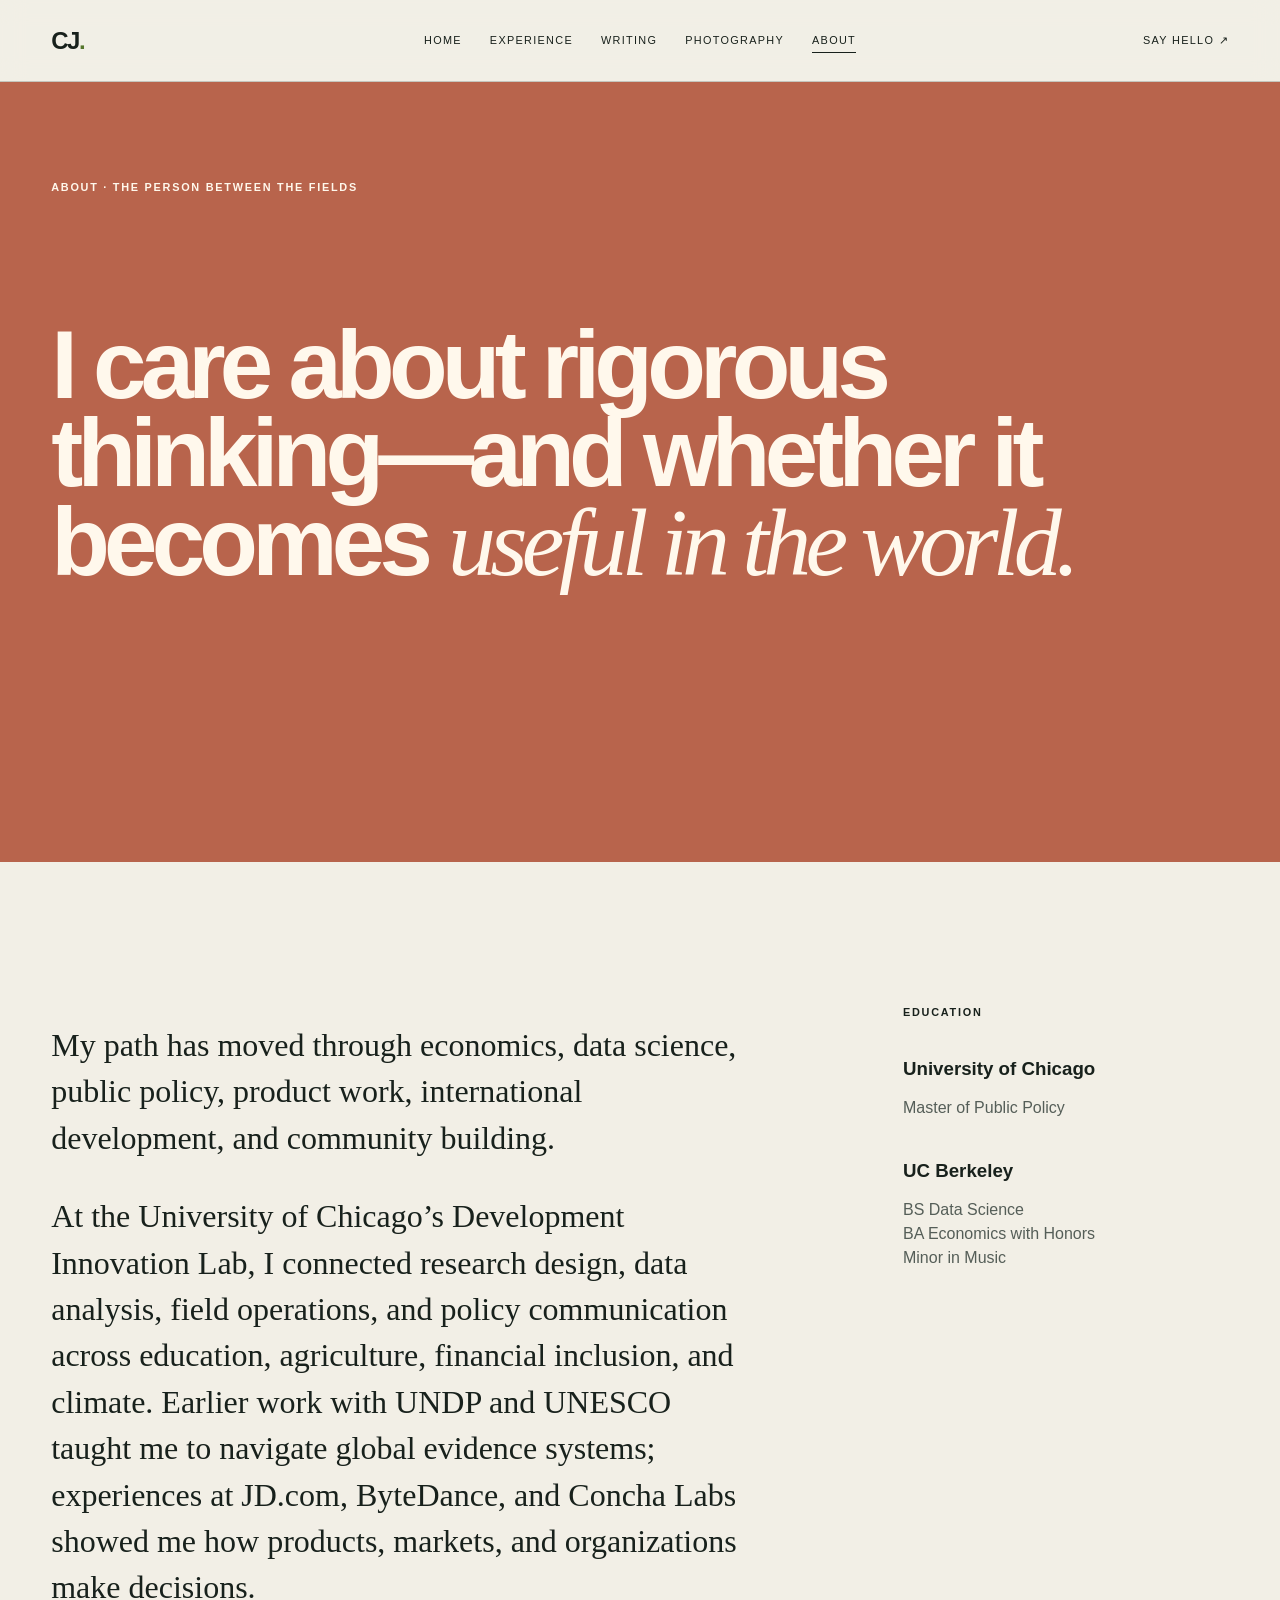
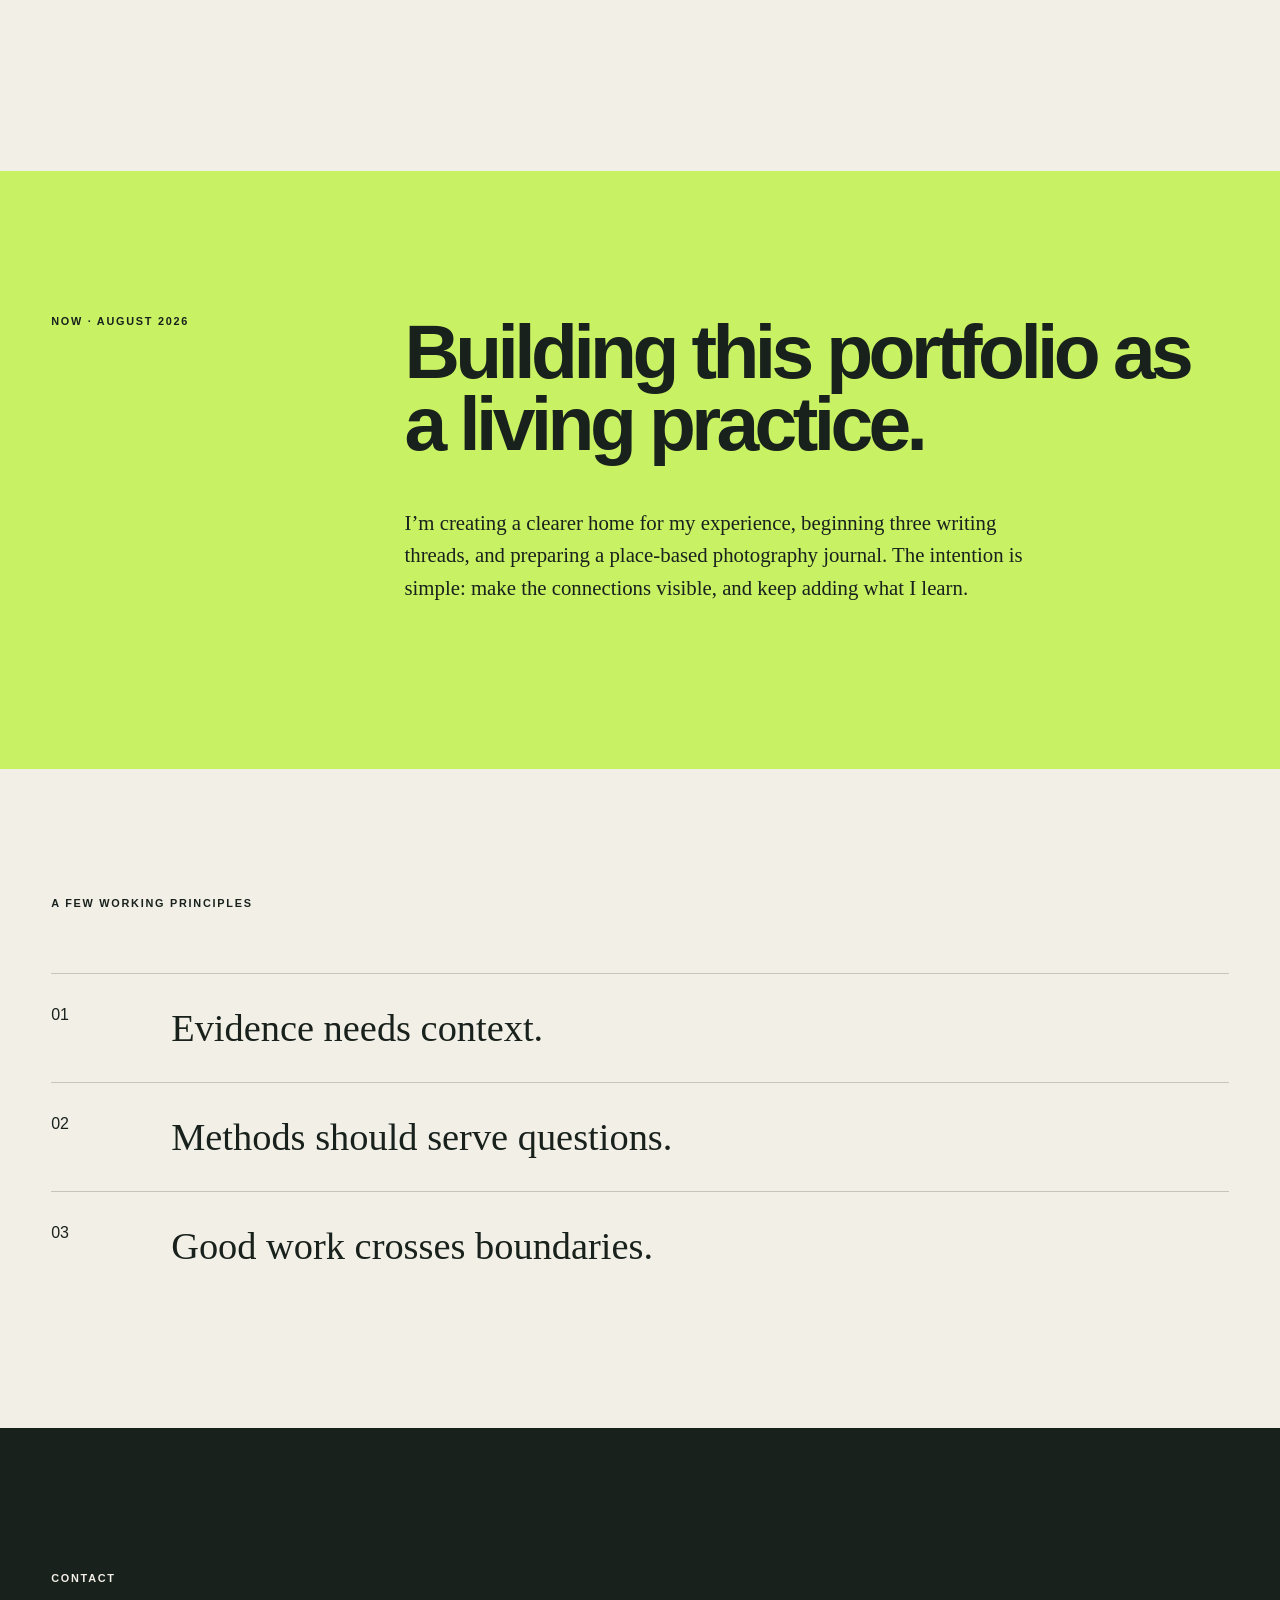
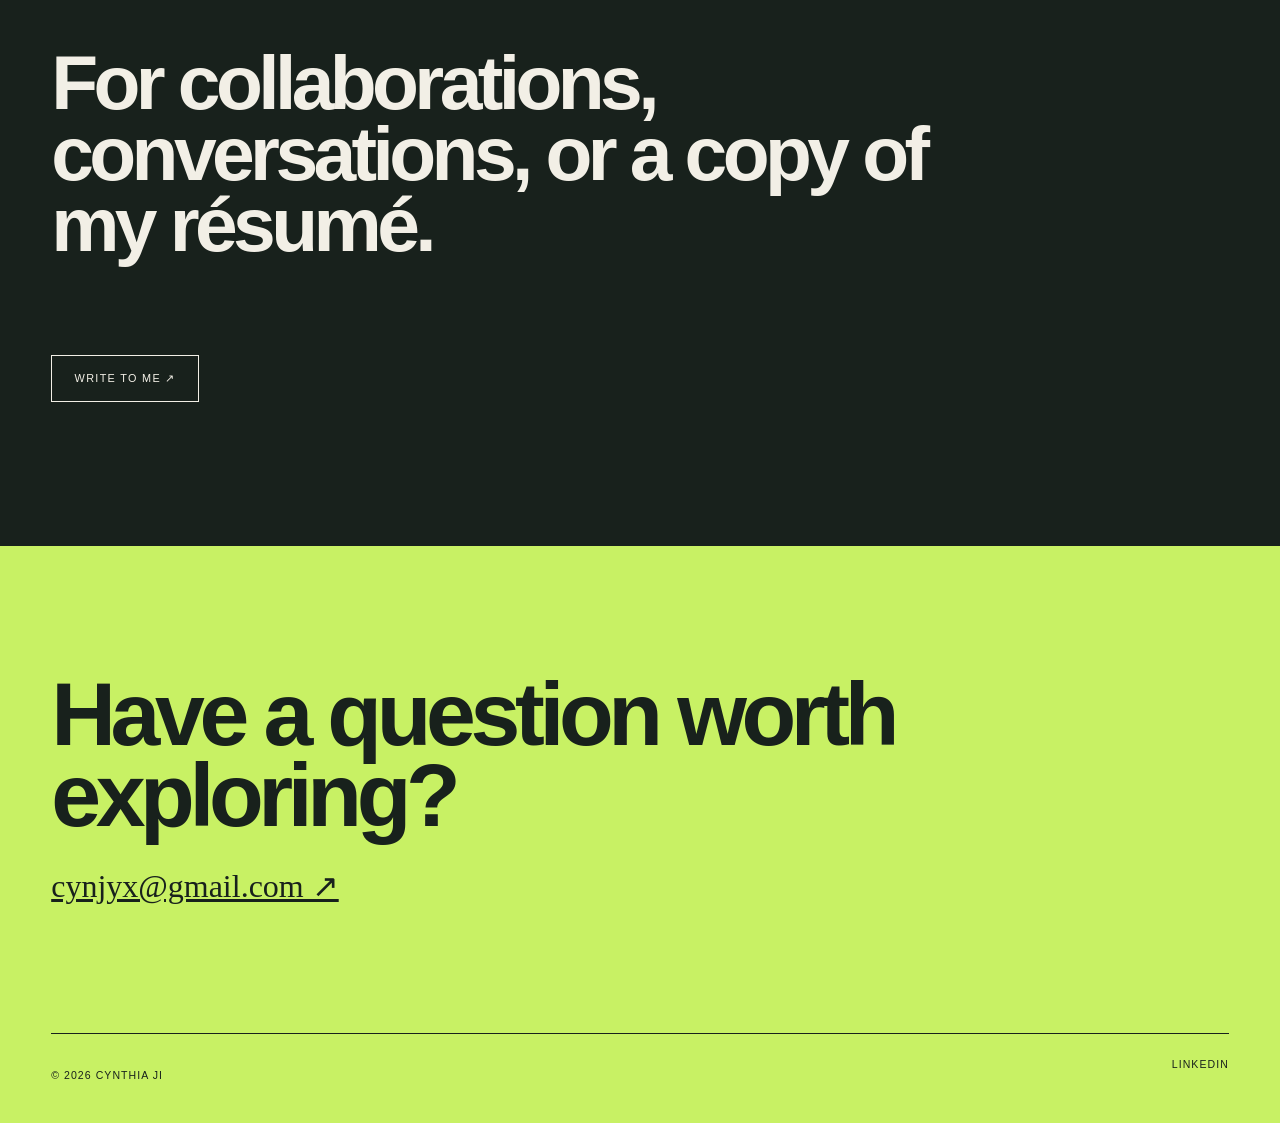
==== about.html @ e65f2588 "Add about.html" ====
<!doctype html><html lang="en"><head><meta charset="utf-8"><meta name="viewport" content="width=device-width,initial-scale=1"><meta name="description" content="About Cynthia Ji, an interdisciplinary researcher, data practitioner, and builder."><title>Cynthia Ji — About</title><link rel="stylesheet" href="styles.css"></head><body>
<header class="siteHeader"><a class="brand" href="index.html">CJ<span>.</span></a><nav aria-label="Primary"><a href="index.html">Home</a><a href="experience.html">Experience</a><a href="writing.html">Writing</a><a href="photography.html">Photography</a><a class="active" href="about.html">About</a></nav><a class="mail" href="mailto:cynjyx@gmail.com">Say hello ↗</a></header>
<main><section class="aboutHero"><p class="eyebrow">About · The person between the fields</p><h1>I care about rigorous thinking—and whether it becomes <em>useful in the world.</em></h1></section>
<section class="aboutStory"><div><p>My path has moved through economics, data science, public policy, product work, international development, and community building.</p><p>At the University of Chicago’s Development Innovation Lab, I connected research design, data analysis, field operations, and policy communication across education, agriculture, financial inclusion, and climate. Earlier work with UNDP and UNESCO taught me to navigate global evidence systems; experiences at JD.com, ByteDance, and Concha Labs showed me how products, markets, and organizations make decisions.</p></div><aside><p class="eyebrow">Education</p><h3>University of Chicago</h3><p>Master of Public Policy</p><h3>UC Berkeley</h3><p>BS Data Science<br>BA Economics with Honors<br>Minor in Music</p></aside></section>
<section class="nowPage"><p class="eyebrow">Now · August 2026</p><div><h2>Building this portfolio as a living practice.</h2><p>I’m creating a clearer home for my experience, beginning three writing threads, and preparing a place-based photography journal. The intention is simple: make the connections visible, and keep adding what I learn.</p></div></section>
<section class="principles"><p class="eyebrow">A few working principles</p><div><article><span>01</span><h2>Evidence needs context.</h2></article><article><span>02</span><h2>Methods should serve questions.</h2></article><article><span>03</span><h2>Good work crosses boundaries.</h2></article></div></section>
<section class="contactBand"><p class="eyebrow">Contact</p><h2>For collaborations, conversations, or a copy of my résumé.</h2><a class="button darkButton" href="mailto:cynjyx@gmail.com">Write to me ↗</a></section></main>
<footer><h2>Have a question worth exploring?</h2><a href="mailto:cynjyx@gmail.com">cynjyx@gmail.com ↗</a><div><p>© 2026 Cynthia Ji</p><a href="https://www.linkedin.com/in/cynthia-ji-26b392149/">LinkedIn</a></div></footer></body></html>
---- styles.css ----
:root{--ink:#18211c;--paper:#f2efe6;--lime:#c8f164;--terra:#b8644c;--blue:#89a8b8;--line:rgba(24,33,28,.2)}*{box-sizing:border-box}html{scroll-behavior:smooth}body{margin:0;background:var(--paper);color:var(--ink);font-family:Arial,Helvetica,sans-serif}a{color:inherit}.siteHeader{position:sticky;top:0;z-index:20;height:82px;padding:0 4vw;display:grid;grid-template-columns:1fr auto 1fr;align-items:center;border-bottom:1px solid var(--line);background:rgba(242,239,230,.93);backdrop-filter:blur(12px)}.brand{font-size:1.5rem;font-weight:800;letter-spacing:-.06em;text-decoration:none}.brand span{color:#55762c}.siteHeader nav{display:flex;gap:1.75rem}.siteHeader nav a,.mail{font-size:.68rem;letter-spacing:.12em;text-transform:uppercase;text-decoration:none}.siteHeader nav a{padding:.4rem 0}.siteHeader nav a.active{border-bottom:1px solid}.mail{justify-self:end}.eyebrow{margin:0;font-size:.68rem;text-transform:uppercase;letter-spacing:.16em;font-weight:700}.homeHero,.pageHero{min-height:calc(100vh - 82px);padding:11vh 4vw 5vh;display:flex;flex-direction:column;justify-content:space-between}.homeHero h1,.pageHero h1{max-width:1250px;margin:4rem 0;font-size:clamp(3.8rem,9vw,9.5rem);line-height:.86;letter-spacing:-.07em;font-weight:600}.homeHero h1 em,.pageHero h1 em,.photoHero h1 em,.aboutHero h1 em{font-family:Georgia,serif;font-weight:400}.heroBottom{display:flex;justify-content:space-between;align-items:end}.heroBottom>p,.lede{max-width:560px;font-size:1.12rem;line-height:1.55}.roundLink{display:grid;place-items:center;width:66px;height:66px;border:1px solid;border-radius:50%;font-size:1.4rem;text-decoration:none}.homeGrid{display:grid;grid-template-columns:1.3fr .85fr;grid-template-rows:1fr 1fr;min-height:850px}.feature{padding:3rem;text-decoration:none;display:flex;flex-direction:column;justify-content:space-between;border-top:1px solid var(--line);transition:filter .2s}.feature:hover{filter:brightness(.95)}.feature span,.feature p{font-size:.68rem;text-transform:uppercase;letter-spacing:.12em}.feature h2{max-width:650px;margin:auto 0;font-size:clamp(2.5rem,5vw,5.8rem);line-height:.94;letter-spacing:-.055em}.featureExperience{grid-row:span 2;background:var(--ink);color:var(--paper)}.featureWriting{background:var(--terra);color:#fff8ec}.featurePhoto{background:var(--blue)}.nowBand{padding:8rem 4vw;display:grid;grid-template-columns:1.2fr 1fr;gap:10vw;background:var(--lime)}.nowBand h2{max-width:650px;font-size:clamp(2.6rem,5vw,5.5rem);line-height:.95;letter-spacing:-.05em}.nowBand>p{align-self:end;font-family:Georgia,serif;font-size:1.35rem;line-height:1.55}.homeAbout{padding:9rem 4vw}.bigSerif{max-width:1100px;font-family:Georgia,serif;font-size:clamp(2rem,4.2vw,4.6rem);line-height:1.12}.homeAbout>a{display:inline-block;margin-top:2rem;font-size:.72rem;text-transform:uppercase;letter-spacing:.12em}.pageHero{min-height:650px}.pageHero h1{margin-bottom:2rem}.fieldPicker{display:grid;grid-template-columns:repeat(6,1fr);border-top:1px solid var(--line);border-bottom:1px solid var(--line)}.field{min-height:170px;padding:1.3rem;border:0;border-right:1px solid var(--line);background:transparent;color:inherit;display:flex;flex-direction:column;justify-content:space-between;align-items:flex-start;cursor:pointer;text-align:left}.field:last-child{border-right:0}.field b{font:400 2rem Georgia,serif}.field span{font-size:.68rem;text-transform:uppercase;letter-spacing:.1em}.field:hover,.field.active{background:var(--lime)}.constellation{position:relative;min-height:900px;padding:4rem 4vw;background:var(--ink);color:var(--paper);overflow:hidden}.mapLines{position:absolute;inset:0;background:linear-gradient(32deg,transparent 48%,rgba(200,241,100,.11) 49%,transparent 50%),linear-gradient(-25deg,transparent 52%,rgba(255,255,255,.08) 53%,transparent 54%)}.node{position:absolute;width:116px;height:116px;border:1px solid rgba(255,255,255,.45);border-radius:50%;background:#202d26;color:var(--paper);cursor:pointer;font-weight:700;transition:.25s}.node span{display:block;margin-bottom:.3rem;font-size:.58rem;letter-spacing:.1em;font-weight:400}.node:hover,.node.active{background:var(--lime);color:var(--ink);transform:scale(1.08)}.node.muted{opacity:.13;transform:scale(.8)}.n1{left:6%;top:12%}.n2{left:23%;top:5%}.n3{left:40%;top:17%}.n4{left:56%;top:5%}.n5{left:74%;top:15%}.n6{left:84%;top:35%}.n7{left:70%;top:51%}.n8{left:48%;top:44%}.n9{left:24%;top:47%}.experienceDetail{position:absolute;left:5%;bottom:5%;width:40%;min-height:310px;padding:2rem;background:var(--paper);color:var(--ink)}.detail{display:none}.detail.active{display:block}.detail>p:first-child{font-size:.64rem;text-transform:uppercase;letter-spacing:.12em}.detail h2{font-family:Georgia,serif;font-size:clamp(1.8rem,3vw,3rem);font-weight:400;margin:2rem 0 1rem;line-height:1.08}.detail>p{line-height:1.55}.detail ul{padding-left:1.1rem;font-size:.75rem;line-height:1.8}.resumeCta,.newsletter,.photoNote,.contactBand{padding:9rem 4vw}.resumeCta h2,.newsletter h2,.photoNote h2,.contactBand h2{max-width:900px;font-size:clamp(3rem,6vw,6.5rem);line-height:.92;letter-spacing:-.06em}.resumeCta>p,.newsletter>p,.photoNote>p{max-width:550px;line-height:1.6}.button{display:inline-block;margin-top:2rem;padding:1rem 1.4rem;border:1px solid;text-decoration:none;font-size:.68rem;text-transform:uppercase;letter-spacing:.12em}.writingHero{background:var(--lime)}.writingCategories>article{padding:7rem 4vw;border-top:1px solid var(--line);display:grid;grid-template-columns:110px .8fr 1.5fr;gap:3vw}.writingCategories>article:nth-child(2){background:var(--ink);color:var(--paper)}.writingCategories>article:nth-child(3){background:var(--terra);color:#fff8ec}.categoryMark{font:400 3rem Georgia,serif}.writingCategories h2{max-width:520px;margin:0;font-family:Georgia,serif;font-weight:400;font-size:clamp(2rem,3.8vw,4rem);line-height:1.08}.articleList a{display:block;padding:1.5rem 0;border-top:1px solid currentColor;text-decoration:none}.articleList span{display:block;margin-bottom:.8rem;font-size:.62rem;text-transform:uppercase;letter-spacing:.1em}.articleList b{font-size:1.15rem}.newsletter{background:#d8d0c1}.photoBody{background:#111713;color:#e8e5dc}.photoHeader{background:rgba(17,23,19,.92);border-color:rgba(255,255,255,.2)}.photoHero{min-height:760px;padding:12vh 4vw 6rem;background:#111713}.photoHero h1{max-width:1200px;margin:7rem 0 3rem;font-size:clamp(3.8rem,8vw,8.5rem);line-height:.9;letter-spacing:-.065em}.photoHero>p:last-child{max-width:560px;font-family:Georgia,serif;font-size:1.3rem;line-height:1.5}.photoGrid{padding:3vw;display:grid;grid-template-columns:1.2fr .8fr 1fr;grid-template-rows:440px 380px;gap:2vw}.photoPlaceholder{padding:1.2rem;display:flex;flex-direction:column;justify-content:space-between;background:linear-gradient(145deg,#72847c,#202d28)}.photoPlaceholder span,.photoPlaceholder p{font-size:.64rem;text-transform:uppercase;letter-spacing:.12em}.photoPlaceholder.tall{grid-row:span 2}.photoPlaceholder.warm{background:linear-gradient(145deg,#a57458,#33281f)}.photoPlaceholder.pale{background:linear-gradient(145deg,#b9b8a8,#565e5b)}.photoPlaceholder.wide{grid-column:span 2;background:linear-gradient(145deg,#596c79,#1a2227)}.photoNote{background:#e4e0d5;color:var(--ink)}.photoFooter{background:#111713!important;color:#e8e5dc}.aboutHero{min-height:780px;padding:11vh 4vw 6rem;background:var(--terra);color:#fff8ec}.aboutHero h1{max-width:1200px;margin:8rem 0 0;font-size:clamp(3.5rem,7.5vw,8rem);line-height:.92;letter-spacing:-.06em}.aboutStory{padding:8rem 4vw;display:grid;grid-template-columns:1.5fr .7fr;gap:12vw}.aboutStory>div{font-family:Georgia,serif;font-size:clamp(1.5rem,2.5vw,2.5rem);line-height:1.45}.aboutStory aside{padding-top:1rem}.aboutStory aside h3{margin:2.5rem 0 .5rem}.aboutStory aside p:not(.eyebrow){line-height:1.5;color:#555e58}.nowPage{padding:9rem 4vw;display:grid;grid-template-columns:.6fr 1.4fr;background:var(--lime)}.nowPage h2{margin:0;font-size:clamp(3rem,6vw,6.5rem);line-height:.94;letter-spacing:-.06em}.nowPage div p{max-width:620px;margin-top:3rem;font-family:Georgia,serif;font-size:1.3rem;line-height:1.55}.principles{padding:8rem 4vw}.principles>div{margin-top:4rem}.principles article{display:grid;grid-template-columns:120px 1fr;padding:2rem 0;border-top:1px solid var(--line)}.principles article h2{margin:0;font-family:Georgia,serif;font-size:clamp(1.8rem,3vw,3rem);font-weight:400}.contactBand{background:var(--ink);color:var(--paper)}.darkButton{border-color:var(--paper)}footer{padding:8rem 4vw 2rem;background:var(--lime);color:var(--ink)}footer h2{max-width:1000px;margin:0 0 2rem;font-size:clamp(3rem,7vw,7rem);line-height:.9;letter-spacing:-.06em}footer>a{font-family:Georgia,serif;font-size:clamp(1.3rem,2.5vw,2.2rem)}footer>div{display:flex;justify-content:space-between;margin-top:8rem;padding-top:1.5rem;border-top:1px solid;font-size:.66rem;text-transform:uppercase;letter-spacing:.1em}footer>div a{text-decoration:none}
@media(max-width:800px){.siteHeader{grid-template-columns:1fr 1fr}.siteHeader nav{display:none}.homeHero,.pageHero{padding-left:5vw;padding-right:5vw}.homeHero h1,.pageHero h1{font-size:16vw}.homeGrid{display:block;min-height:auto}.feature{min-height:520px}.nowBand,.aboutStory,.nowPage{grid-template-columns:1fr;gap:3rem}.fieldPicker{grid-template-columns:repeat(2,1fr)}.field{min-height:130px}.constellation{min-height:1050px}.node{width:92px;height:92px;font-size:.72rem}.n1{left:5%;top:6%}.n2{left:37%;top:4%}.n3{left:68%;top:9%}.n4{left:13%;top:20%}.n5{left:48%;top:21%}.n6{left:71%;top:31%}.n7{left:8%;top:36%}.n8{left:38%;top:39%}.n9{left:68%;top:48%}.experienceDetail{left:5%;bottom:4%;width:90%;min-height:390px}.writingCategories>article{grid-template-columns:1fr;gap:2rem}.photoGrid{grid-template-columns:1fr;grid-template-rows:repeat(4,420px)}.photoPlaceholder.tall,.photoPlaceholder.wide{grid-column:auto;grid-row:auto}.principles article{grid-template-columns:60px 1fr}.resumeCta,.newsletter,.photoNote,.contactBand,.aboutStory,.nowPage,.principles{padding-left:5vw;padding-right:5vw}footer{padding-left:5vw;padding-right:5vw}}@media(prefers-reduced-motion:reduce){html{scroll-behavior:auto}.node{transition:none}}
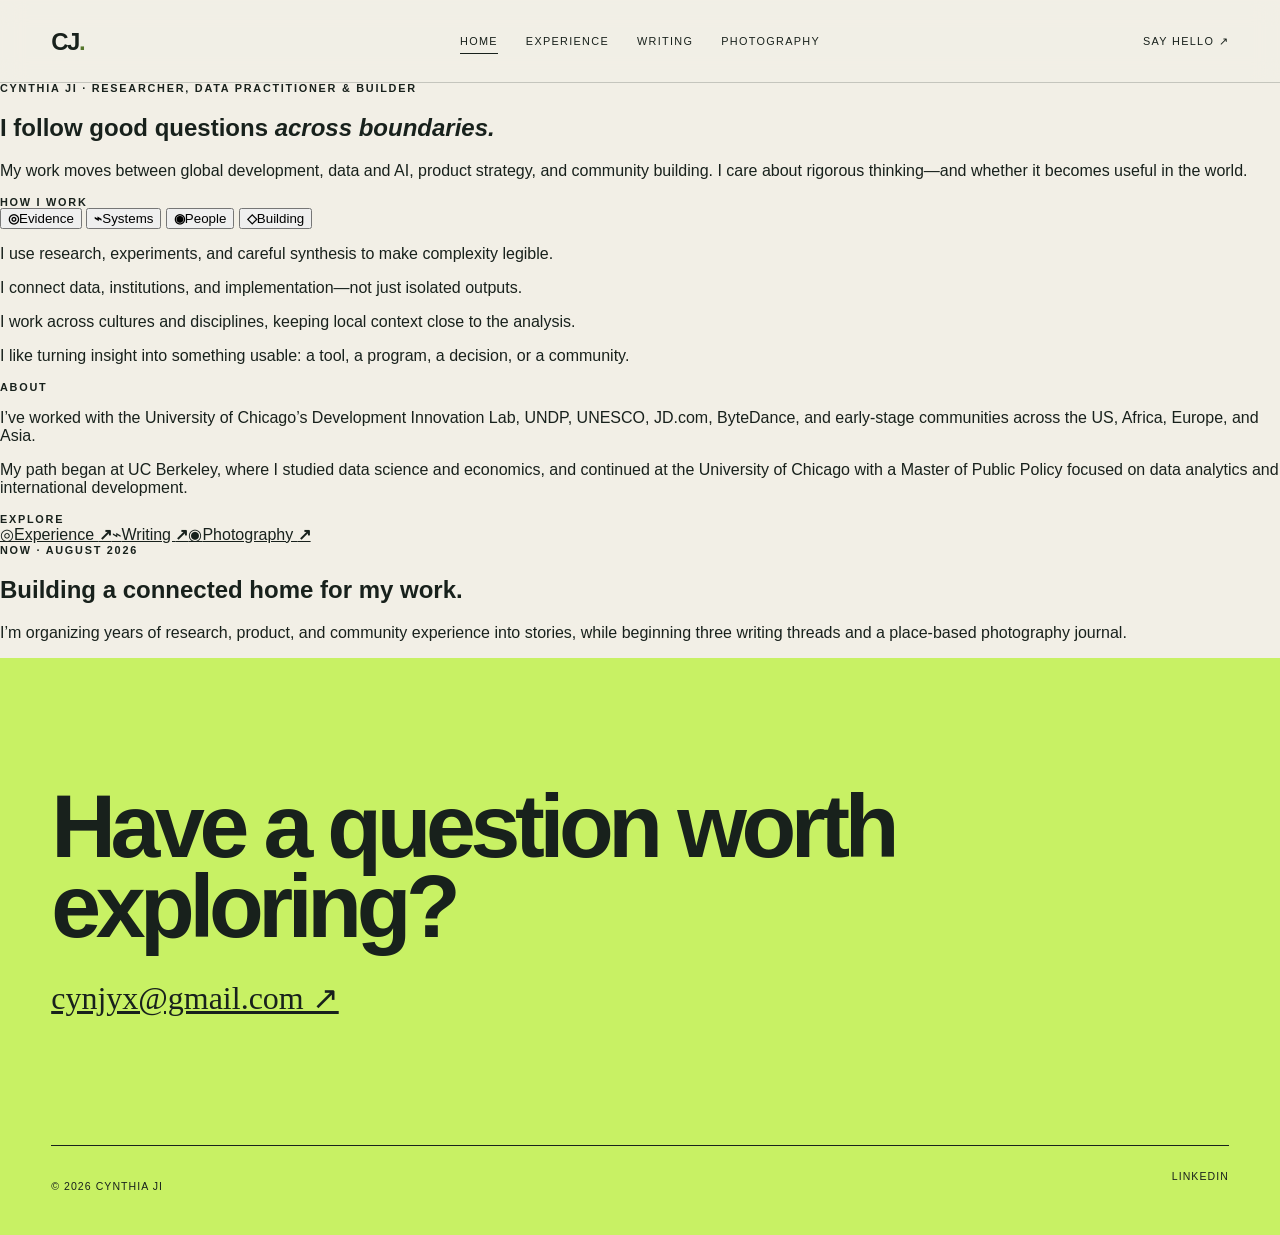
==== commit 6b9c3ab8: "Refine about.html" ====
--- a/about.html
+++ b/about.html
@@ -1,8 +1 @@
-<!doctype html><html lang="en"><head><meta charset="utf-8"><meta name="viewport" content="width=device-width,initial-scale=1"><meta name="description" content="About Cynthia Ji, an interdisciplinary researcher, data practitioner, and builder."><title>Cynthia Ji — About</title><link rel="stylesheet" href="styles.css"></head><body>
-<header class="siteHeader"><a class="brand" href="index.html">CJ<span>.</span></a><nav aria-label="Primary"><a href="index.html">Home</a><a href="experience.html">Experience</a><a href="writing.html">Writing</a><a href="photography.html">Photography</a><a class="active" href="about.html">About</a></nav><a class="mail" href="mailto:cynjyx@gmail.com">Say hello ↗</a></header>
-<main><section class="aboutHero"><p class="eyebrow">About · The person between the fields</p><h1>I care about rigorous thinking—and whether it becomes <em>useful in the world.</em></h1></section>
-<section class="aboutStory"><div><p>My path has moved through economics, data science, public policy, product work, international development, and community building.</p><p>At the University of Chicago’s Development Innovation Lab, I connected research design, data analysis, field operations, and policy communication across education, agriculture, financial inclusion, and climate. Earlier work with UNDP and UNESCO taught me to navigate global evidence systems; experiences at JD.com, ByteDance, and Concha Labs showed me how products, markets, and organizations make decisions.</p></div><aside><p class="eyebrow">Education</p><h3>University of Chicago</h3><p>Master of Public Policy</p><h3>UC Berkeley</h3><p>BS Data Science<br>BA Economics with Honors<br>Minor in Music</p></aside></section>
-<section class="nowPage"><p class="eyebrow">Now · August 2026</p><div><h2>Building this portfolio as a living practice.</h2><p>I’m creating a clearer home for my experience, beginning three writing threads, and preparing a place-based photography journal. The intention is simple: make the connections visible, and keep adding what I learn.</p></div></section>
-<section class="principles"><p class="eyebrow">A few working principles</p><div><article><span>01</span><h2>Evidence needs context.</h2></article><article><span>02</span><h2>Methods should serve questions.</h2></article><article><span>03</span><h2>Good work crosses boundaries.</h2></article></div></section>
-<section class="contactBand"><p class="eyebrow">Contact</p><h2>For collaborations, conversations, or a copy of my résumé.</h2><a class="button darkButton" href="mailto:cynjyx@gmail.com">Write to me ↗</a></section></main>
-<footer><h2>Have a question worth exploring?</h2><a href="mailto:cynjyx@gmail.com">cynjyx@gmail.com ↗</a><div><p>© 2026 Cynthia Ji</p><a href="https://www.linkedin.com/in/cynthia-ji-26b392149/">LinkedIn</a></div></footer></body></html>
+<!doctype html><html lang="en"><head><meta charset="utf-8"><meta http-equiv="refresh" content="0; url=index.html#about"><meta name="viewport" content="width=device-width,initial-scale=1"><title>About Cynthia Ji</title><link rel="canonical" href="index.html#about"></head><body><p>About has moved to <a href="index.html#about">the home page</a>.</p></body></html>
